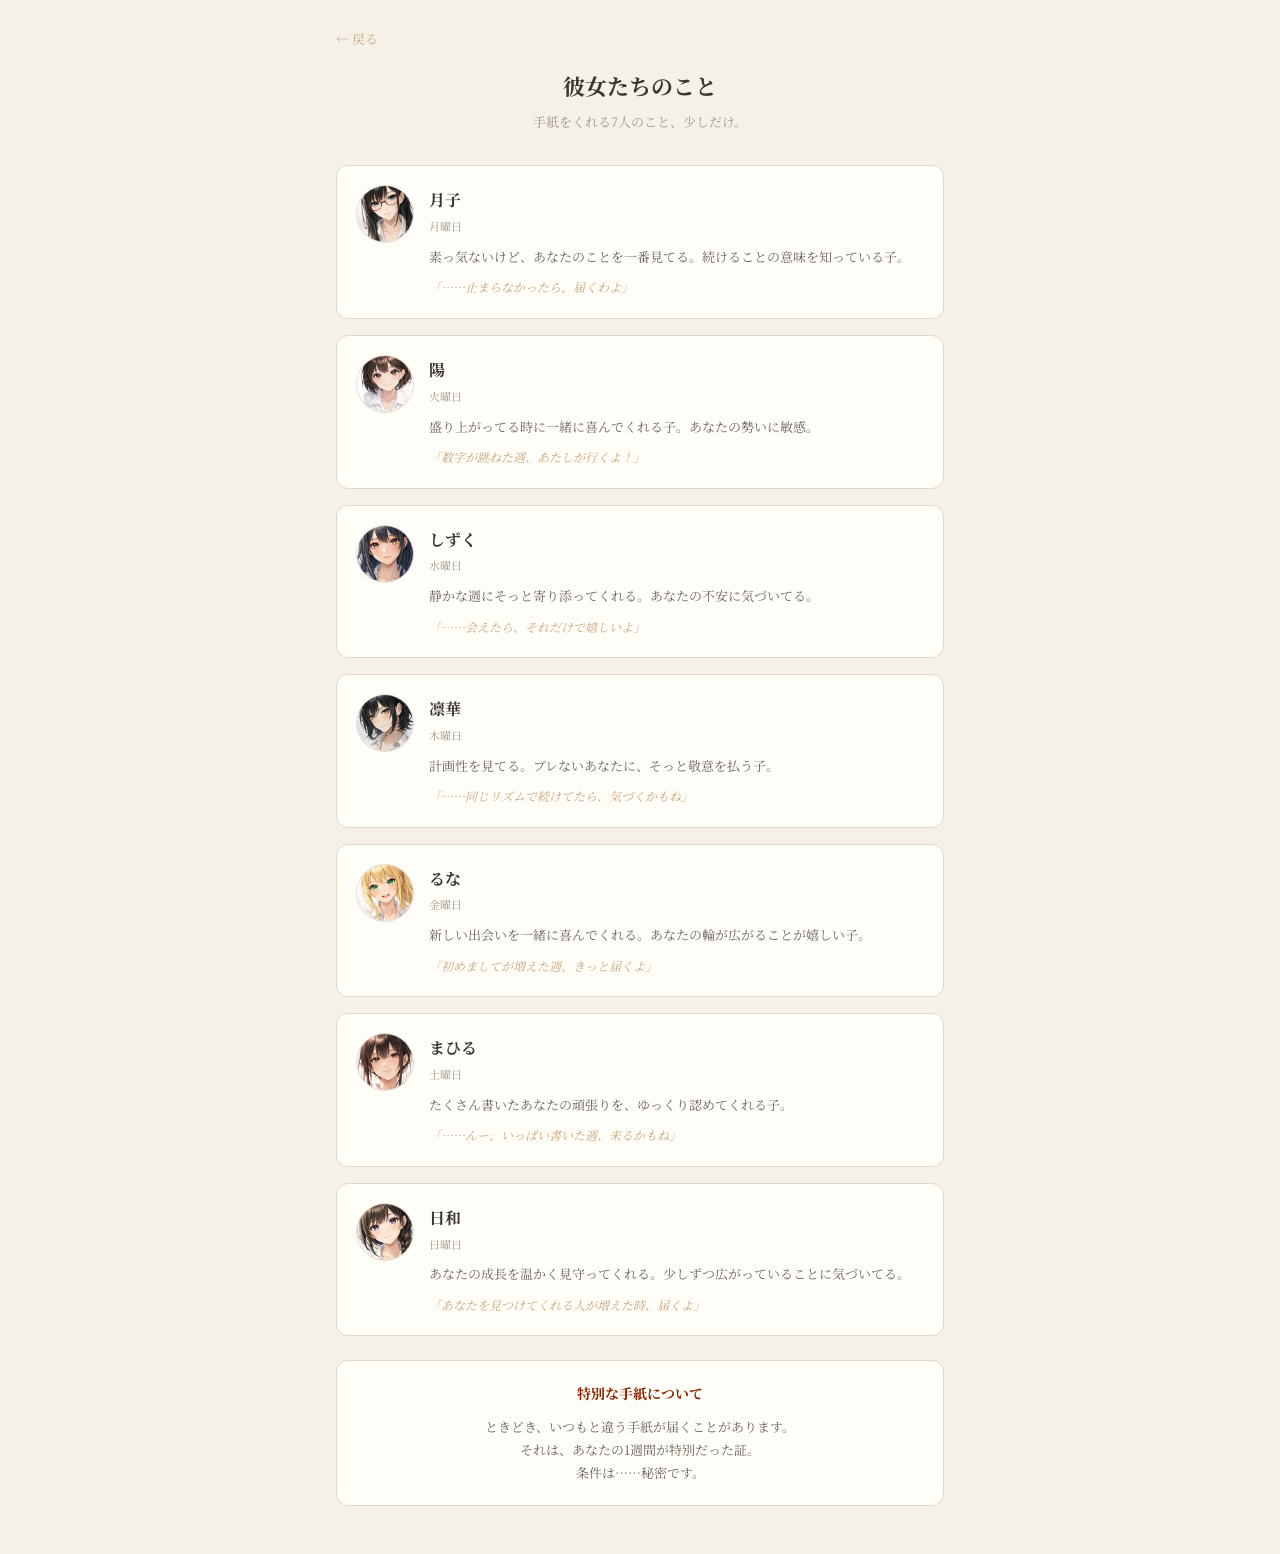
==== hints.html @ 24e5a08b "Add character hints page, seal button, commenters_count in all templates - hints.html: character pro" ====
<!DOCTYPE html>
<html lang="ja">
<head>
<meta charset="UTF-8">
<meta name="viewport" content="width=device-width, initial-scale=1.0">
<meta name="theme-color" content="#f5f0e8">
<title>彼女たちのこと — 7人からの手紙。</title>
<link href="https://fonts.googleapis.com/css2?family=Noto+Sans+JP:wght@300;400;500;700&family=Noto+Serif+JP:wght@400;500;700&display=swap" rel="stylesheet">
<style>
:root {
  --bg-main: #f5f0e8;
  --bg-card: #fffdf7;
  --text-primary: #3a3632;
  --text-secondary: #6b6560;
  --text-muted: #a09890;
  --accent: #c8a87e;
  --border: #e0d8cc;
  --font-serif: 'Noto Serif JP', serif;
  --font-sans: 'Noto Sans JP', sans-serif;
}
* { margin: 0; padding: 0; box-sizing: border-box; }
body {
  background: var(--bg-main);
  color: var(--text-primary);
  font-family: var(--font-serif);
  line-height: 1.8;
  min-height: 100dvh;
}
.page {
  max-width: 640px;
  margin: 0 auto;
  padding: 24px 16px 48px;
}
.back {
  display: inline-block;
  font-size: 13px;
  color: var(--accent);
  text-decoration: none;
  margin-bottom: 16px;
}
.back:hover { text-decoration: underline; }
h1 {
  font-size: 22px;
  font-weight: 700;
  text-align: center;
  margin-bottom: 4px;
}
.sub {
  font-size: 13px;
  color: var(--text-muted);
  text-align: center;
  margin-bottom: 32px;
}
.char-card {
  background: var(--bg-card);
  border: 1px solid var(--border);
  border-radius: 12px;
  padding: 20px;
  margin-bottom: 16px;
  display: flex;
  gap: 16px;
  align-items: flex-start;
}
.char-avatar {
  width: 56px;
  height: 56px;
  border-radius: 50%;
  object-fit: cover;
  flex-shrink: 0;
  box-shadow: 0 0 0 1px rgba(160, 152, 144, 0.3);
}
.char-info { flex: 1; min-width: 0; }
.char-name {
  font-size: 16px;
  font-weight: 700;
  margin-bottom: 2px;
}
.char-day {
  font-size: 11px;
  color: var(--text-muted);
  margin-bottom: 8px;
}
.char-desc {
  font-size: 13px;
  color: var(--text-secondary);
  margin-bottom: 8px;
}
.char-hint {
  font-size: 12px;
  color: var(--accent);
  font-style: italic;
}
.rare-note {
  background: var(--bg-card);
  border: 1px solid var(--border);
  border-radius: 12px;
  padding: 20px;
  margin-top: 24px;
  text-align: center;
}
.rare-note-title {
  font-size: 14px;
  font-weight: 700;
  color: #8b2500;
  margin-bottom: 8px;
}
.rare-note-body {
  font-size: 13px;
  color: var(--text-secondary);
}
</style>
</head>
<body>
<div class="page">

<a class="back" href="./">← 戻る</a>

<h1>彼女たちのこと</h1>
<p class="sub">手紙をくれる7人のこと、少しだけ。</p>

<div class="char-card">
  <img class="char-avatar" src="images/eyes-mon.webp" alt="月子">
  <div class="char-info">
    <div class="char-name">月子</div>
    <div class="char-day">月曜日</div>
    <div class="char-desc">素っ気ないけど、あなたのことを一番見てる。続けることの意味を知っている子。</div>
    <div class="char-hint">「……止まらなかったら、届くわよ」</div>
  </div>
</div>

<div class="char-card">
  <img class="char-avatar" src="images/eyes-tue.webp" alt="陽">
  <div class="char-info">
    <div class="char-name">陽</div>
    <div class="char-day">火曜日</div>
    <div class="char-desc">盛り上がってる時に一緒に喜んでくれる子。あなたの勢いに敏感。</div>
    <div class="char-hint">「数字が跳ねた週、あたしが行くよ！」</div>
  </div>
</div>

<div class="char-card">
  <img class="char-avatar" src="images/eyes-wed.webp" alt="しずく">
  <div class="char-info">
    <div class="char-name">しずく</div>
    <div class="char-day">水曜日</div>
    <div class="char-desc">静かな週にそっと寄り添ってくれる。あなたの不安に気づいてる。</div>
    <div class="char-hint">「……会えたら、それだけで嬉しいよ」</div>
  </div>
</div>

<div class="char-card">
  <img class="char-avatar" src="images/eyes-thu.webp" alt="凛華">
  <div class="char-info">
    <div class="char-name">凛華</div>
    <div class="char-day">木曜日</div>
    <div class="char-desc">計画性を見てる。ブレないあなたに、そっと敬意を払う子。</div>
    <div class="char-hint">「……同じリズムで続けてたら、気づくかもね」</div>
  </div>
</div>

<div class="char-card">
  <img class="char-avatar" src="images/eyes-fri.webp" alt="るな">
  <div class="char-info">
    <div class="char-name">るな</div>
    <div class="char-day">金曜日</div>
    <div class="char-desc">新しい出会いを一緒に喜んでくれる。あなたの輪が広がることが嬉しい子。</div>
    <div class="char-hint">「初めましてが増えた週、きっと届くよ」</div>
  </div>
</div>

<div class="char-card">
  <img class="char-avatar" src="images/eyes-sat.webp" alt="まひる">
  <div class="char-info">
    <div class="char-name">まひる</div>
    <div class="char-day">土曜日</div>
    <div class="char-desc">たくさん書いたあなたの頑張りを、ゆっくり認めてくれる子。</div>
    <div class="char-hint">「……んー、いっぱい書いた週、来るかもね」</div>
  </div>
</div>

<div class="char-card">
  <img class="char-avatar" src="images/eyes-sun.webp" alt="日和">
  <div class="char-info">
    <div class="char-name">日和</div>
    <div class="char-day">日曜日</div>
    <div class="char-desc">あなたの成長を温かく見守ってくれる。少しずつ広がっていることに気づいてる。</div>
    <div class="char-hint">「あなたを見つけてくれる人が増えた時、届くよ」</div>
  </div>
</div>

<div class="rare-note">
  <div class="rare-note-title">特別な手紙について</div>
  <div class="rare-note-body">ときどき、いつもと違う手紙が届くことがあります。<br>それは、あなたの1週間が特別だった証。<br>条件は……秘密です。</div>
</div>

</div>
</body>
</html>
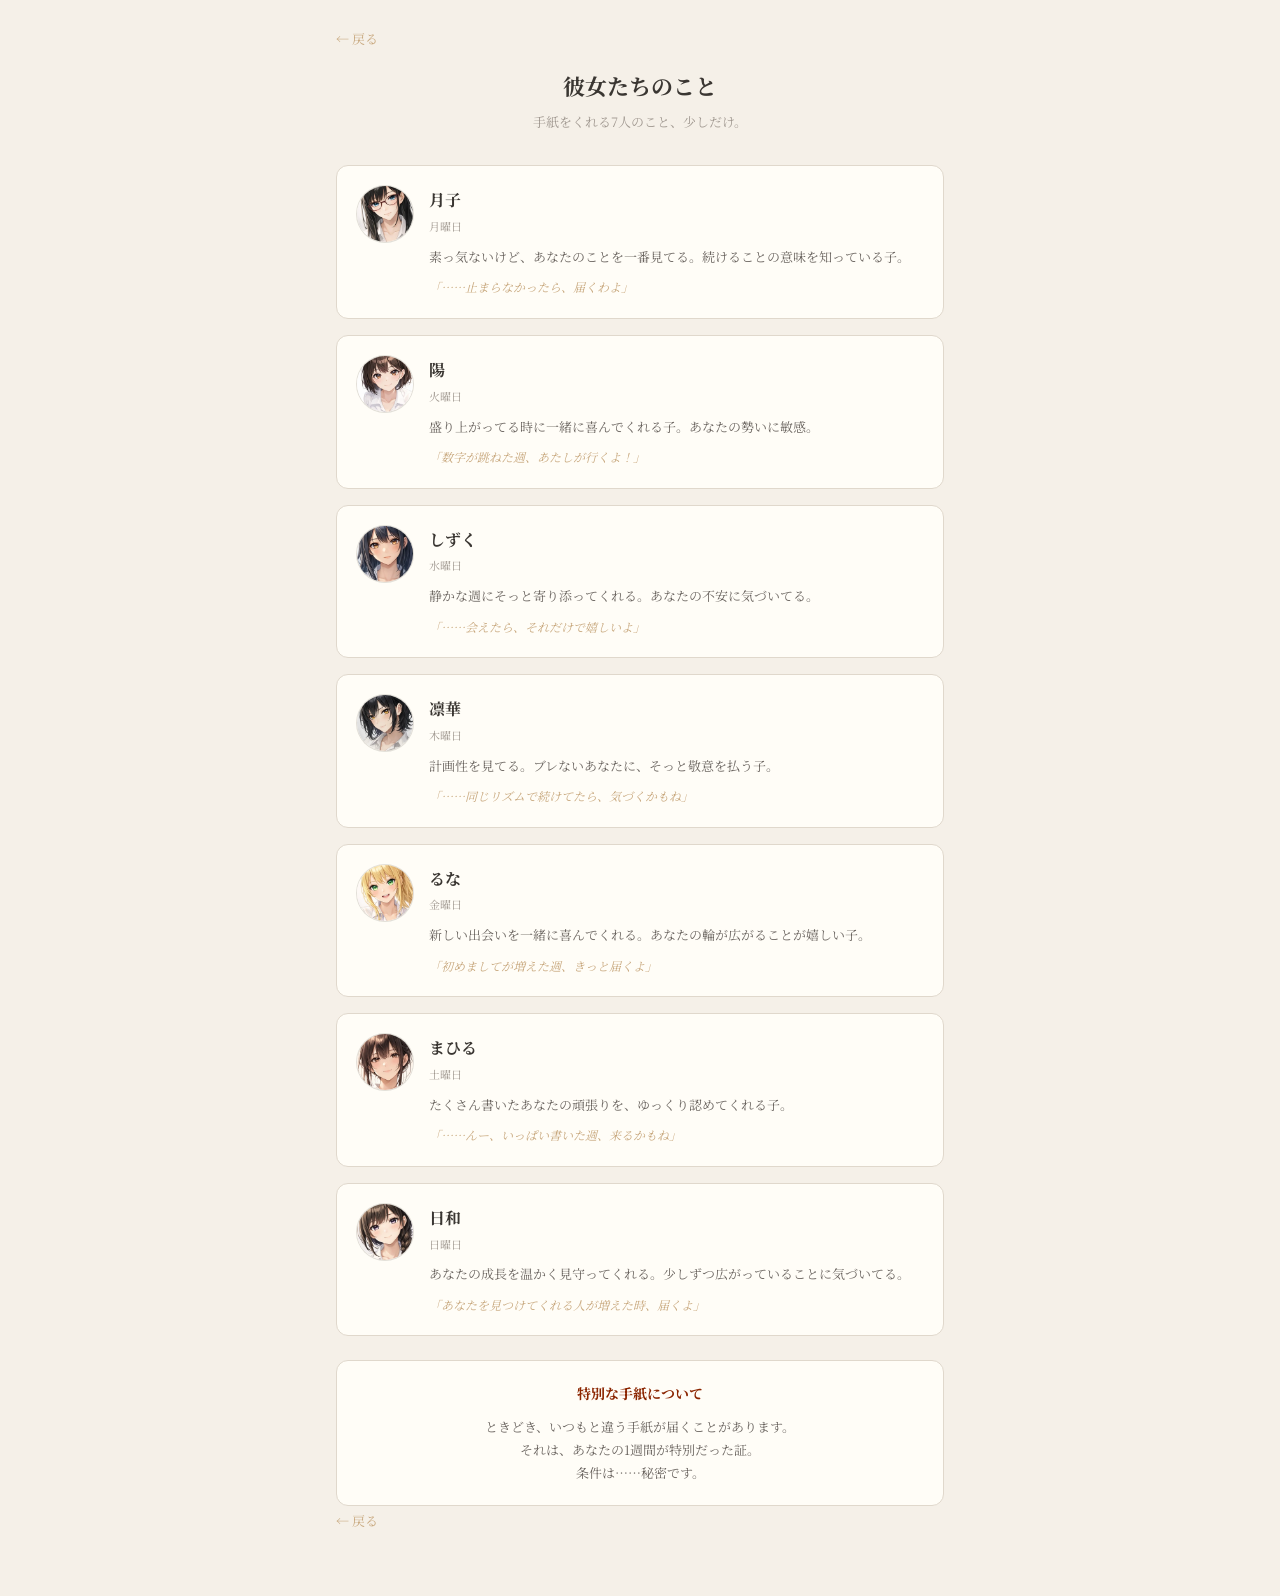
==== commit b51527cc: "Add back link to bottom of hints page Co-Authored-By: Claude Opus 4.6 (1M context) <noreply@anthropi" ====
--- a/hints.html
+++ b/hints.html
@@ -193,6 +193,8 @@
   <div class="rare-note-body">ときどき、いつもと違う手紙が届くことがあります。<br>それは、あなたの1週間が特別だった証。<br>条件は……秘密です。</div>
 </div>
 
+<a class="back" href="./">← 戻る</a>
+
 </div>
 </body>
 </html>
